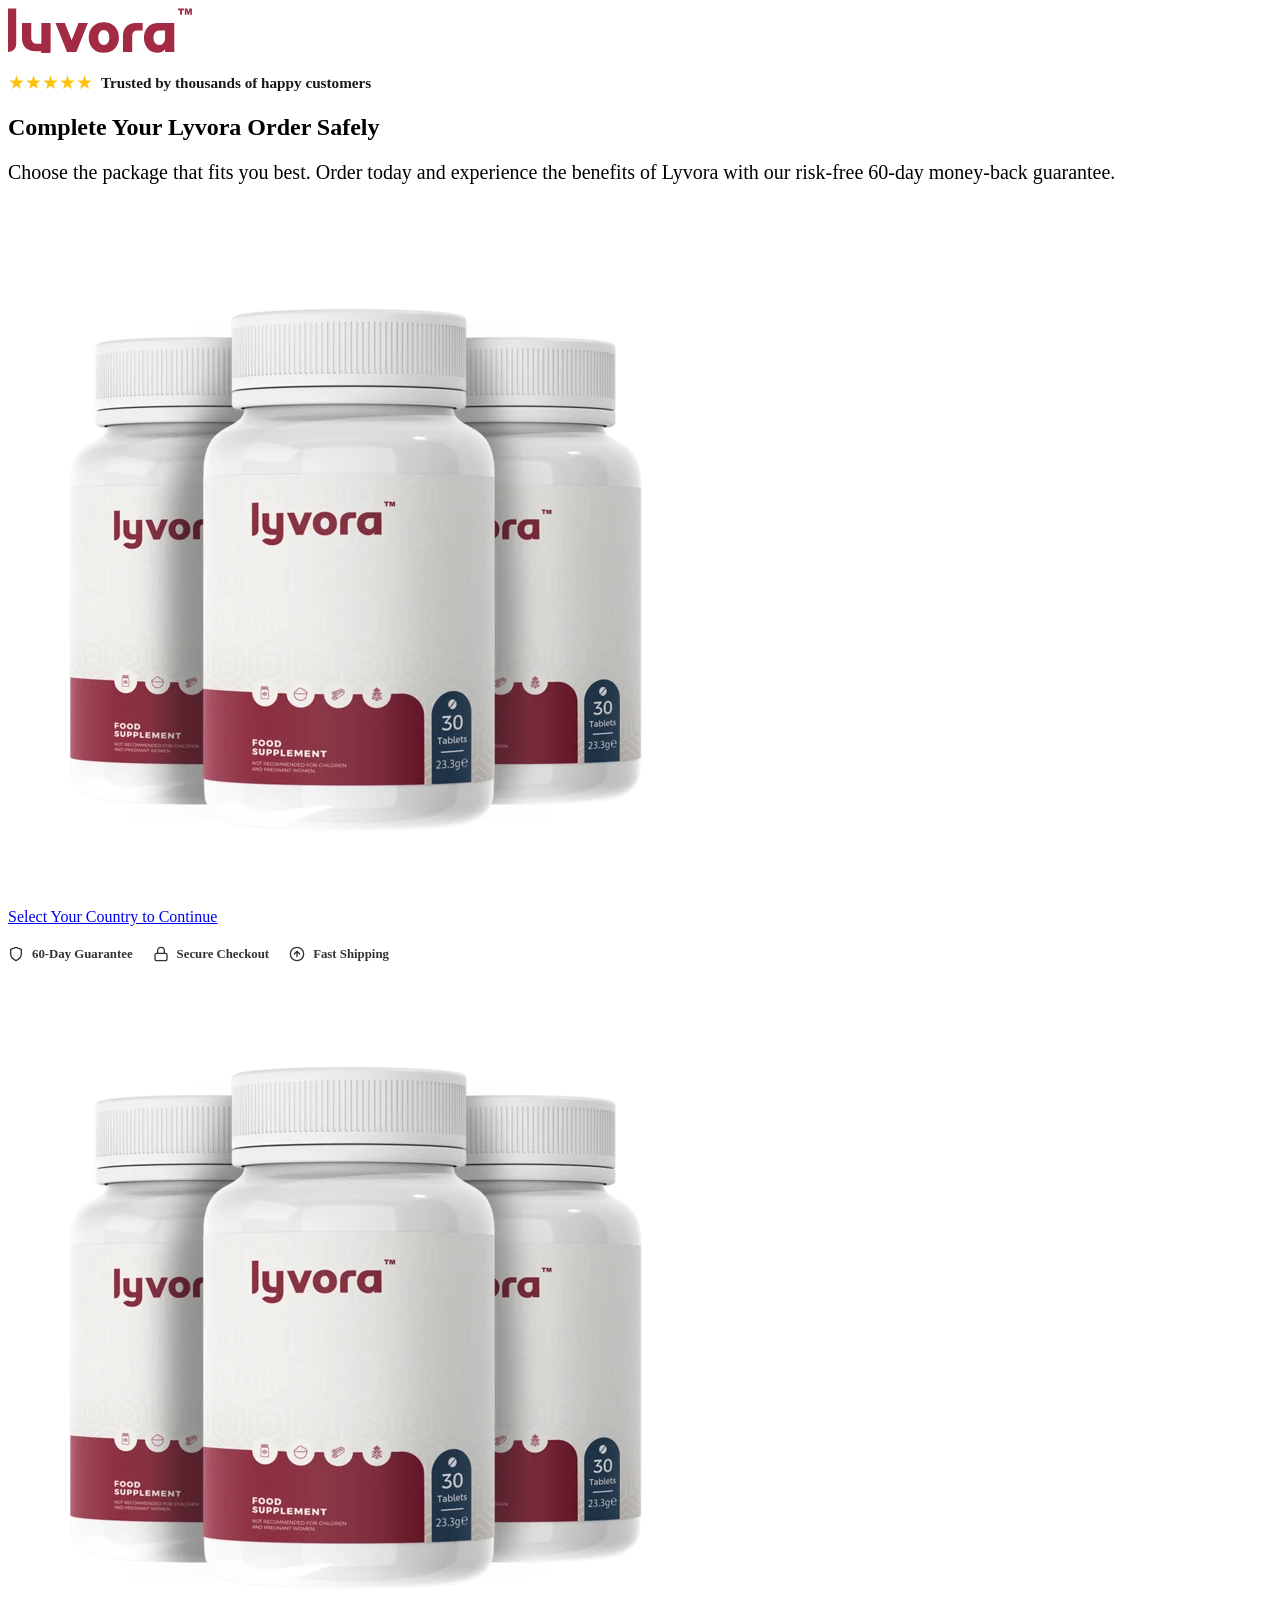
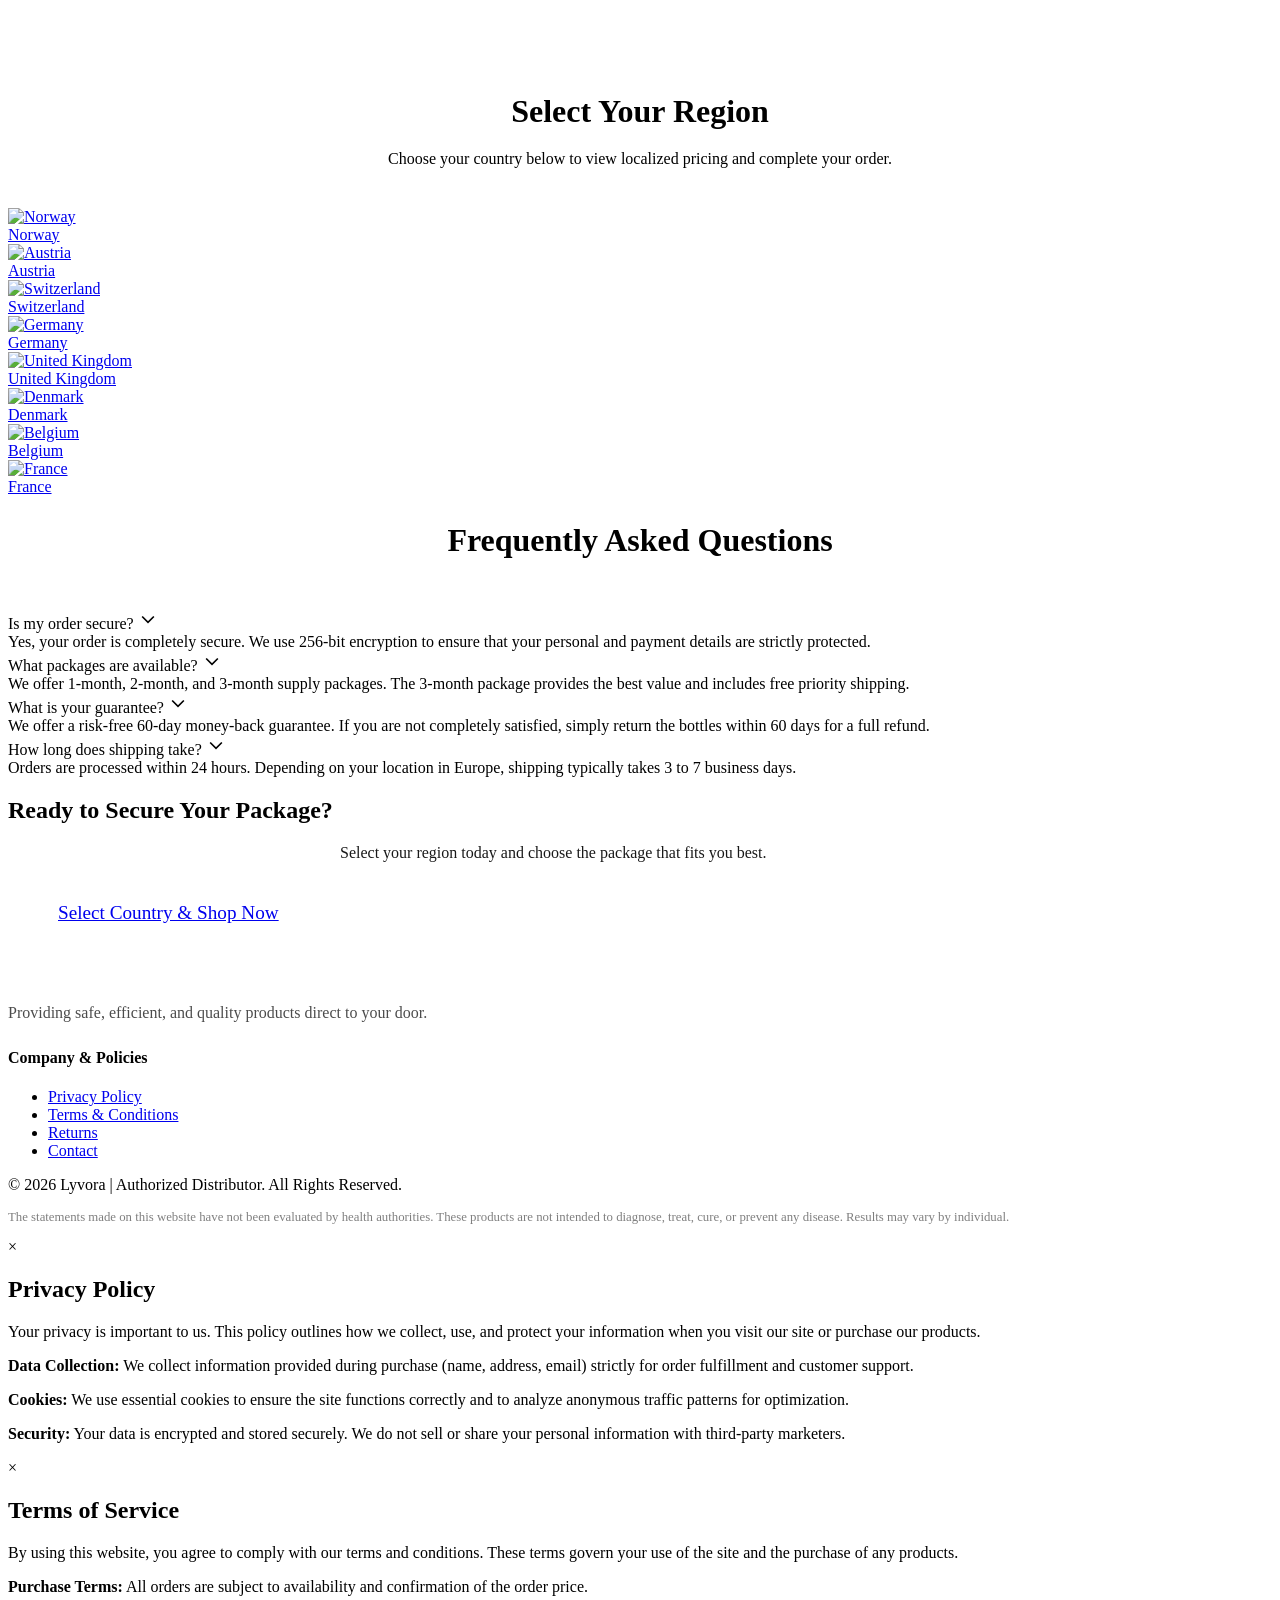
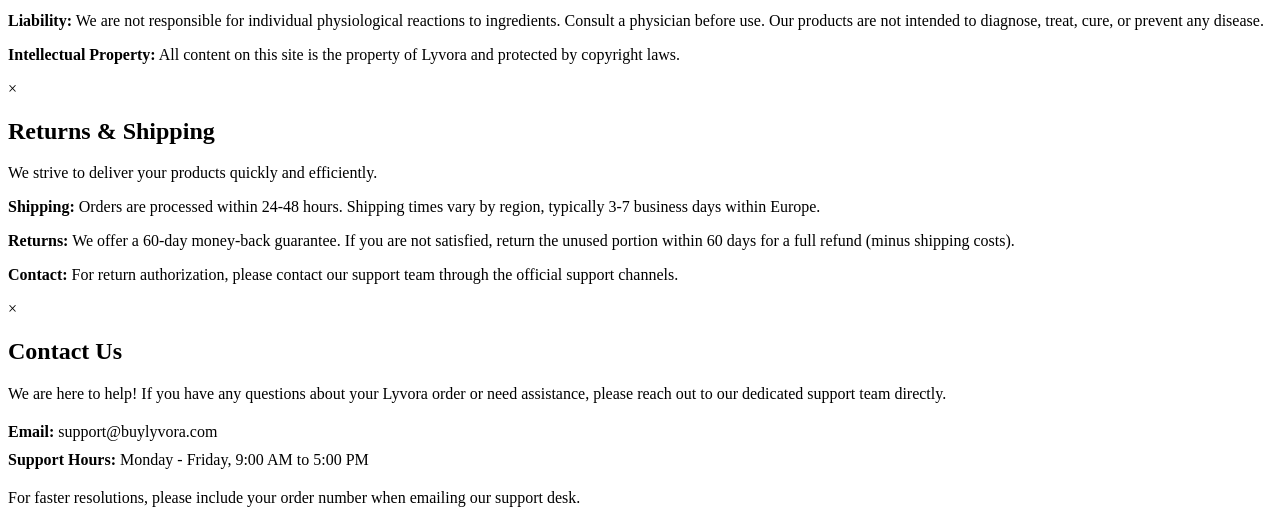
==== index.html @ c745fceb "Add files via upload" ====
<!DOCTYPE html>
<html lang="en">
<head>
    <meta charset="UTF-8">
    <meta name="viewport" content="width=device-width, initial-scale=1.0">
    <title>Lyvora | Official Authorized Order</title>
    <link rel="icon" type="image/png" sizes="256x256" href="images/favicon.png">
    <link rel="apple-touch-icon" href="images/favicon.png">
    <meta name="description" content="Complete your Lyvora order smoothly. Get the essential daily wellness support with exclusive bundles. Fast delivery and risk-free guarantee.">
    
    <!-- Advanced Organic SEO Metadata -->
    <link rel="canonical" href="https://try-lyvora.shop/" />
    
    <link rel="alternate" hreflang="no-NO" href="https://try-lyvora.shop/" />
    <link rel="alternate" hreflang="de-AT" href="https://try-lyvora.shop/" />
    <link rel="alternate" hreflang="de-CH" href="https://try-lyvora.shop/" />
    <link rel="alternate" hreflang="fr-CH" href="https://try-lyvora.shop/" />
    <link rel="alternate" hreflang="de-DE" href="https://try-lyvora.shop/" />
    <link rel="alternate" hreflang="en-GB" href="https://try-lyvora.shop/" />
    <link rel="alternate" hreflang="da-DK" href="https://try-lyvora.shop/" />
    <link rel="alternate" hreflang="fr-BE" href="https://try-lyvora.shop/" />
    <link rel="alternate" hreflang="nl-BE" href="https://try-lyvora.shop/" />
    <link rel="alternate" hreflang="fr-FR" href="https://try-lyvora.shop/" />
    <link rel="alternate" hreflang="x-default" href="https://try-lyvora.shop/" />

    <!-- Open Graph (FB/IG) -->
    <meta property="og:title" content="Lyvora | Official Order System">
    <meta property="og:description" content="Choose your country, get the exclusive wellness bundles securely directly to your door.">
    <meta property="og:url" content="https://try-lyvora.shop/">
    <meta property="og:type" content="website">

    <!-- JSON-LD Product Schema (Organic Conversion Boost) -->
    <script type="application/ld+json">
    {
      "@context": "https://schema.org",
      "@type": "Product",
      "name": "Lyvora",
      "description": "Premium wellness support supplement designed for your health. Secure online checkout.",
      "brand": {
        "@type": "Brand",
        "name": "Lyvora"
      },
      "aggregateRating": {
        "@type": "AggregateRating",
        "ratingValue": "4.8",
        "reviewCount": "2104"
      },
      "offers": {
        "@type": "AggregateOffer",
        "url": "https://try-lyvora.shop/",
        "priceCurrency": "EUR",
        "lowPrice": "29.00",
        "highPrice": "149.00",
        "offerCount": "3",
        "availability": "https://schema.org/InStock"
      }
    }
    </script>
    
    <!-- Fonts -->
    <link rel="preconnect" href="https://fonts.googleapis.com">
    <link rel="preconnect" href="https://fonts.gstatic.com" crossorigin>
    <link href="https://fonts.googleapis.com/css2?family=Inter:wght@400;500;600&family=Poppins:wght@700;800&display=swap" rel="stylesheet">
    
    <link rel="stylesheet" href="styles.css">
    
    <!-- Preload Flag Images -->
    <link rel="preload" href="https://flagcdn.com/w80/no.png" as="image">
    <link rel="preload" href="https://flagcdn.com/w80/at.png" as="image">
    <link rel="preload" href="https://flagcdn.com/w80/ch.png" as="image">
    <link rel="preload" href="https://flagcdn.com/w80/de.png" as="image">
    <link rel="preload" href="https://flagcdn.com/w80/gb.png" as="image">
    <link rel="preload" href="https://flagcdn.com/w80/dk.png" as="image">
    <link rel="preload" href="https://flagcdn.com/w80/be.png" as="image">
    <link rel="preload" href="https://flagcdn.com/w80/fr.png" as="image">
</head>
<body>

<header>
    <div class="container">
        <div class="nav-container">
            <a href="https://buylyvora.com/" class="logo">
                <img src="images/logo.svg" alt="Lyvora Logo" style="height: 45px; width: auto; display: block;">
            </a>
            <a href="#regions" class="btn btn-primary" style="padding: 10px 20px; font-size: 0.9rem; background: var(--primary); color: white;" data-t="order_now">Order Now</a>
        </div>
    </div>
</header>

<section class="hero">
    <div class="container">
        <div class="hero-grid">
            <div class="hero-content">
                <div style="display: flex; align-items: center; gap: 8px; margin-bottom: 20px;">
                    <span style="color: #ffc107; font-size: 1.2rem;">★★★★★</span>
                    <span style="font-weight: 600; font-size: 0.95rem; opacity: 0.9;" data-t="social_proof">Trusted by thousands of happy customers</span>
                </div>
                <h1 data-t="headline">Complete Your Lyvora Order Safely</h1>
                <p data-t="subheadline" style="font-size: 1.25rem;">Choose the package that fits you best. Order today and experience the benefits of Lyvora with our risk-free 60-day money-back guarantee.</p>
                
                <div class="hero-image-mobile">
                    <img src="images/imgi_3_bottle_3.png" alt="Lyvora Supplement Package">
                </div>

                <div class="cta-group">
                    <a href="#regions" class="btn btn-primary" data-t="cta_hero">Select Your Country to Continue</a>
                </div>
                
                <!-- Trust Badges Row -->
                <div style="margin-top: 20px; display: flex; gap: 20px; opacity: 0.8; font-size: 0.8rem; font-weight: 600;">
                    <span style="display: flex; align-items: center; gap: 8px;">
                        <svg width="16" height="16" viewBox="0 0 24 24" fill="none" stroke="currentColor" stroke-width="2" stroke-linecap="round" stroke-linejoin="round"><path d="M12 22s8-4 8-10V5l-8-3-8 3v7c0 6 8 10 8 10z"/></svg>
                        <span data-t="t1">60-Day Guarantee</span>
                    </span>
                    <span style="display: flex; align-items: center; gap: 8px;">
                        <svg width="16" height="16" viewBox="0 0 24 24" fill="none" stroke="currentColor" stroke-width="2" stroke-linecap="round" stroke-linejoin="round"><rect x="3" y="11" width="18" height="11" rx="2" ry="2"/><path d="M7 11V7a5 5 0 0 1 10 0v4"/></svg>
                        <span data-t="t2">Secure Checkout</span>
                    </span>
                    <span style="display: flex; align-items: center; gap: 8px;">
                        <svg width="16" height="16" viewBox="0 0 24 24" fill="none" stroke="currentColor" stroke-width="2" stroke-linecap="round" stroke-linejoin="round"><circle cx="12" cy="12" r="10"/><path d="M16 12l-4-4-4 4M12 8v8"/></svg>
                        <span data-t="t3">Fast Shipping</span>
                    </span>
                </div>
            </div>
            <div class="hero-image hero-image-desktop">
                <img src="images/imgi_3_bottle_3.png" alt="Lyvora Supplement Package">
            </div>
        </div>
    </div>
</section>

<section id="regions" class="trust-bar">
    <div class="container text-center">
        <h2 style="margin-bottom: 20px; font-size: 2rem; text-align: center;" data-t="region_title">Select Your Region</h2>
        <p style="margin-bottom: 40px; text-align: center; color: var(--text-light);" data-t="region_desc">Choose your country below to view localized pricing and complete your order.</p>
        
        <div class="region-grid">
            <a href="https://www.clickrtrckr.com/2LXFFTP/81149JF/?uid=12994" class="region-card">
                <img src="https://flagcdn.com/w80/no.png" alt="Norway">
                <div class="region-name" data-t="country_no">Norway</div>
            </a>
            <a href="https://www.clickrtrckr.com/2LXFFTP/7ZWBJ37/?uid=12992" class="region-card">
                <img src="https://flagcdn.com/w80/at.png" alt="Austria">
                <div class="region-name" data-t="country_at">Austria</div>
            </a>
            <a href="https://www.clickrtrckr.com/2LXFFTP/7ZWBJ37/?uid=12992" class="region-card">
                <img src="https://flagcdn.com/w80/ch.png" alt="Switzerland">
                <div class="region-name" data-t="country_ch">Switzerland</div>
            </a>
            <a href="https://www.clickrtrckr.com/2LXFFTP/7ZWBJ37/?uid=12992" class="region-card">
                <img src="https://flagcdn.com/w80/de.png" alt="Germany">
                <div class="region-name" data-t="country_de">Germany</div>
            </a>
            <a href="https://www.clickrtrckr.com/2LXFFTP/7ZNR14R/?uid=12988" class="region-card">
                <img src="https://flagcdn.com/w80/gb.png" alt="United Kingdom">
                <div class="region-name" data-t="country_uk">United Kingdom</div>
            </a>
            <a href="https://www.clickrtrckr.com/2LXFFTP/7ZMD4D6/?uid=12987" class="region-card">
                <img src="https://flagcdn.com/w80/dk.png" alt="Denmark">
                <div class="region-name" data-t="country_dk">Denmark</div>
            </a>
            <a href="https://www.clickrtrckr.com/2LXFFTP/7ZL17MK/?uid=12986" class="region-card">
                <img src="https://flagcdn.com/w80/be.png" alt="Belgium">
                <div class="region-name" data-t="country_be">Belgium</div>
            </a>
            <a href="https://www.clickrtrckr.com/2LXFFTP/7ZL17MK/?uid=12986" class="region-card">
                <img src="https://flagcdn.com/w80/fr.png" alt="France">
                <div class="region-name" data-t="country_fr">France</div>
            </a>
        </div>
    </div>
</section>

<section class="section" style="background: var(--bg-white);">
    <div class="container">
        <h2 style="text-align: center; margin-bottom: 50px; font-size: 2rem;" data-t="faq_title">Frequently Asked Questions</h2>
        <div class="faq-container">
            <div class="faq-item">
                <div class="faq-q" data-t="q1">
                    Is my order secure?
                    <svg width="20" height="20" fill="none" stroke="currentColor" stroke-width="2" viewBox="0 0 24 24"><path d="M19 9l-7 7-7-7"/></svg>
                </div>
                <div class="faq-a" data-t="a1">Yes, your order is completely secure. We use 256-bit encryption to ensure that your personal and payment details are strictly protected.</div>
            </div>
            <div class="faq-item">
                <div class="faq-q" data-t="q2">
                    What packages are available?
                    <svg width="20" height="20" fill="none" stroke="currentColor" stroke-width="2" viewBox="0 0 24 24"><path d="M19 9l-7 7-7-7"/></svg>
                </div>
                <div class="faq-a" data-t="a2">We offer 1-month, 2-month, and 3-month supply packages. The 3-month package provides the best value and includes free priority shipping.</div>
            </div>
            <div class="faq-item">
                <div class="faq-q" data-t="q3">
                    What is your guarantee?
                    <svg width="20" height="20" fill="none" stroke="currentColor" stroke-width="2" viewBox="0 0 24 24"><path d="M19 9l-7 7-7-7"/></svg>
                </div>
                <div class="faq-a" data-t="a3">We offer a risk-free 60-day money-back guarantee. If you are not completely satisfied, simply return the bottles within 60 days for a full refund.</div>
            </div>
            <div class="faq-item">
                <div class="faq-q" data-t="q4">
                    How long does shipping take?
                    <svg width="20" height="20" fill="none" stroke="currentColor" stroke-width="2" viewBox="0 0 24 24"><path d="M19 9l-7 7-7-7"/></svg>
                </div>
                <div class="faq-a" data-t="a4">Orders are processed within 24 hours. Depending on your location in Europe, shipping typically takes 3 to 7 business days.</div>
            </div>
        </div>
    </div>
</section>

<section class="final-cta" id="order">
    <div class="container">
        <h2 data-t="ready">Ready to Secure Your Package?</h2>
        <p style="margin-bottom: 40px; opacity: 0.9; max-width: 600px; margin-left: auto; margin-right: auto;" data-t="ready_desc">Select your region today and choose the package that fits you best.</p>
        <a href="#regions" class="btn btn-primary" style="font-size: 1.2rem; padding: 20px 50px;" data-t="shop">Select Country & Shop Now</a>
    </div>
</section>

<footer>
    <div class="container">
        <div class="footer-grid">
            <div>
                <a href="https://buylyvora.com/" class="footer-logo">
                    <img src="images/logo.svg" alt="Lyvora Logo" style="height: 55px; width: auto; filter: brightness(0) invert(1);">
                </a>
                <p style="opacity: 0.7; line-height: 1.8;" data-t="footer_desc">Providing safe, efficient, and quality products direct to your door.</p>
            </div>
            <div>
                <h4 data-t="policy_title">Company & Policies</h4>
                <ul>
                    <li><a href="#" id="privacy-link" data-t="p1">Privacy Policy</a></li>
                    <li><a href="#" id="terms-link" data-t="p2">Terms & Conditions</a></li>
                    <li><a href="#" id="shipping-link" data-t="p3">Returns</a></li>
                    <li><a href="#" id="contact-link" data-t="p4">Contact</a></li>
                </ul>
            </div>
        </div>
        <div class="footer-bottom">
            <p>&copy; 2026 Lyvora <span data-t="distributor">| Authorized Distributor</span>. <span data-t="allrights">All Rights Reserved.</span></p>
            <p class="legal-text" style="opacity: 0.5; font-size: 0.8rem; margin-top: 15px;" data-t="notice">
                The statements made on this website have not been evaluated by health authorities. These products are not intended to diagnose, treat, cure, or prevent any disease. Results may vary by individual.
            </p>
        </div>
    </div>
</footer>

<!-- Policy Modals -->
<div id="privacy-modal" class="modal">
    <div class="modal-content">
        <span class="close-modal">&times;</span>
        <h2>Privacy Policy</h2>
        <p>Your privacy is important to us. This policy outlines how we collect, use, and protect your information when you visit our site or purchase our products.</p>
        <p><strong>Data Collection:</strong> We collect information provided during purchase (name, address, email) strictly for order fulfillment and customer support.</p>
        <p><strong>Cookies:</strong> We use essential cookies to ensure the site functions correctly and to analyze anonymous traffic patterns for optimization.</p>
        <p><strong>Security:</strong> Your data is encrypted and stored securely. We do not sell or share your personal information with third-party marketers.</p>
    </div>
</div>

<div id="terms-modal" class="modal">
    <div class="modal-content">
        <span class="close-modal">&times;</span>
        <h2>Terms of Service</h2>
        <p>By using this website, you agree to comply with our terms and conditions. These terms govern your use of the site and the purchase of any products.</p>
        <p><strong>Purchase Terms:</strong> All orders are subject to availability and confirmation of the order price.</p>
        <p><strong>Liability:</strong> We are not responsible for individual physiological reactions to ingredients. Consult a physician before use. Our products are not intended to diagnose, treat, cure, or prevent any disease.</p>
        <p><strong>Intellectual Property:</strong> All content on this site is the property of Lyvora and protected by copyright laws.</p>
    </div>
</div>

<div id="shipping-modal" class="modal">
    <div class="modal-content">
        <span class="close-modal">&times;</span>
        <h2>Returns & Shipping</h2>
        <p>We strive to deliver your products quickly and efficiently.</p>
        <p><strong>Shipping:</strong> Orders are processed within 24-48 hours. Shipping times vary by region, typically 3-7 business days within Europe.</p>
        <p><strong>Returns:</strong> We offer a 60-day money-back guarantee. If you are not satisfied, return the unused portion within 60 days for a full refund (minus shipping costs).</p>
        <p><strong>Contact:</strong> For return authorization, please contact our support team through the official support channels.</p>
    </div>
</div>

<div id="contact-modal" class="modal">
    <div class="modal-content">
        <span class="close-modal">&times;</span>
        <h2>Contact Us</h2>
        <p>We are here to help! If you have any questions about your Lyvora order or need assistance, please reach out to our dedicated support team directly.</p>
        <ul style="list-style: none; padding-left: 0; margin-top: 20px;">
            <li style="margin-bottom: 10px;"><strong>Email:</strong> support@buylyvora.com</li>
            <li style="margin-bottom: 10px;"><strong>Support Hours:</strong> Monday - Friday, 9:00 AM to 5:00 PM</li>
        </ul>
        <p style="margin-top: 20px;">For faster resolutions, please include your order number when emailing our support desk.</p>
    </div>
</div>

<script>
    // FAQ Toggle
    document.querySelectorAll('.faq-q').forEach(question => {
        question.addEventListener('click', () => {
            const item = question.parentNode;
            item.classList.toggle('active');
        });
    });

    // Smooth Scroll
    document.querySelectorAll('a[href^="#"]').forEach(anchor => {
        anchor.addEventListener('click', function (e) {
            e.preventDefault();
            const target = document.querySelector(this.getAttribute('href'));
            if(target) {
                target.scrollIntoView({
                    behavior: 'smooth'
                });
            }
        });
    });

    // Modals
    const modals = {
        'privacy': document.getElementById('privacy-modal'),
        'terms': document.getElementById('terms-modal'),
        'shipping': document.getElementById('shipping-modal'),
        'contact': document.getElementById('contact-modal')
    };

    const links = {
        'privacy': document.getElementById('privacy-link'),
        'terms': document.getElementById('terms-link'),
        'shipping': document.getElementById('shipping-link'),
        'contact': document.getElementById('contact-link')
    };

    Object.keys(links).forEach(key => {
        if(links[key]) {
            links[key].addEventListener('click', (e) => {
                e.preventDefault();
                modals[key].style.display = 'block';
            });
        }
    });

    document.querySelectorAll('.close-modal').forEach(closeBtn => {
        closeBtn.addEventListener('click', () => {
            Object.values(modals).forEach(m => m.style.display = 'none');
        });
    });

    window.addEventListener('click', (e) => {
        Object.values(modals).forEach(m => {
            if (e.target == m) m.style.display = 'none';
        });
    });

    // Language Translations
    const translations = {
        'da': {
            'order_now': 'Bestil Nu',
            'social_proof': 'Betroet af tusindvis af glade kunder',
            'headline': 'Gennemfør din Lyvora ordre sikkert',
            'subheadline': 'Vælg den pakke, der passer bedst til dig. Bestil i dag og oplev fordelene ved Lyvora med vores risikofrie 60 dages pengene-tilbage-garanti.',
            'cta_hero': 'Vælg dit land for at fortsætte',
            't1': '60 Dages Garanti',
            't2': 'Sikker Betaling',
            't3': 'Hurtig Levering',
            'region_title': 'Vælg din Region',
            'region_desc': 'Vælg dit land nedenfor for at se lokale priser og gennemføre din ordre.',
            'country_no': 'Norge',
            'country_at': 'Østrig',
            'country_ch': 'Schweiz',
            'country_de': 'Tyskland',
            'country_uk': 'Storbritannien',
            'country_dk': 'Danmark',
            'country_be': 'Belgien',
            'country_fr': 'Frankrig',
            'faq_title': 'Ofte stillede spørgsmål',
            'q1': 'Er min ordre sikker?',
            'a1': 'Ja, din ordre er fuldstændig sikker. Vi bruger 256-bit kryptering for at sikre dig.',
            'q2': 'Hvilke pakker er tilgængelige?',
            'a2': 'Vi tilbyder forsyninger til 1 måned, 2 måneder og 3 måneder. 3-måneders pakken giver den bedste værdi med gratis levering.',
            'q3': 'Hvad er jeres garanti?',
            'a3': 'Prøv uden risiko. Hvis du ikke er tilfreds, kan du returnere inden for 60 dage og få pengene tilbage.',
            'q4': 'Hvor lang tid tager forsendelsen?',
            'a4': 'Ordrer behandles inden for 24 timer og tager typisk 3 til 7 hverdage.',
            'ready': 'Klar til at sikre din pakke?',
            'ready_desc': 'Vælg din region i dag og vælg den pakke, der passer bedst til dig.',
            'shop': 'Vælg land og shop nu',
            'footer_desc': 'Sikre, effektive kvalitetsprodukter direkte til din dør.',
            'policy_title': 'virksomhed',
            'p1': 'Privatliv',
            'p2': 'Vilkår',
            'p3': 'Returnering',
            'p4': 'Kontakt',
            'allrights': 'Alle rettigheder forbeholdes.',
            'distributor': '| Autoriseret distributør',
            'notice': 'Udsagn på dette websted er ikke blevet evalueret af sundhedsmyndighederne. Disse produkter er ikke beregnet til at diagnosticere, behandle, helbrede eller forebygge sygdom. Resultaterne kan variere.'
        },
        'de': {
            'order_now': 'Jetzt bestellen',
            'social_proof': 'Von Tausenden zufriedenen Kunden vertraut',
            'headline': 'Schließen Sie Ihre Lyvora-Bestellung sicher ab',
            'subheadline': 'Wählen Sie das Paket, das am besten zu Ihnen passt. Bestellen Sie noch heute ohne Risiko (60 Tage Geld-zurück-Garantie).',
            'cta_hero': 'Wählen Sie Ihr Land, um fortzufahren',
            't1': '60-Tage Garantie',
            't2': 'Sicher bezahlen',
            't3': 'Schneller Versand',
            'region_title': 'Wählen Sie Ihre Region',
            'region_desc': 'Wählen Sie unten Ihr Land, um regionale Preise zu sehen.',
            'country_no': 'Norwegen',
            'country_at': 'Österreich',
            'country_ch': 'Schweiz',
            'country_de': 'Deutschland',
            'country_uk': 'Großbritannien',
            'country_dk': 'Dänemark',
            'country_be': 'Belgien',
            'country_fr': 'Frankreich',
            'faq_title': 'Häufig gestellte Fragen',
            'q1': 'Ist meine Bestellung sicher?',
            'a1': 'Ja, Ihre Bestellung ist absolut sicher. Wir verwenden eine 256-Bit-Verschlüsselung.',
            'q2': 'Welche Pakete gibt es?',
            'a2': 'Wir bieten Vorräte für 1, 2 und 3 Monate. Das 3-Monats-Paket bietet den besten Wert und gratis Versand.',
            'q3': 'Was ist Ihre Garantie?',
            'a3': 'Testen Sie risikofrei. Innerhalb von 60 Tagen können Sie das Produkt gegen Rückerstattung zurückgeben.',
            'q4': 'Wie lange dauert der Versand?',
            'a4': 'Bestellungen werden in 24 Stunden bearbeitet und benötigen meist 3 bis 7 Werktage.',
            'ready': 'Bereit für Ihr Paket?',
            'ready_desc': 'Wählen Sie Ihre Region und das optimale Paket.',
            'shop': 'Land wählen & bestellen',
            'footer_desc': 'Sichere, hochwertige Produkte direkt zu Ihnen nach Hause.',
            'policy_title': 'Unternehmen & Rechtliches',
            'p1': 'Datenschutz',
            'p2': 'AGB',
            'p3': 'Rückgaben',
            'p4': 'Kontakt',
            'allrights': 'Alle Rechte vorbehalten.',
            'distributor': '| Autorisierter Händler',
            'notice': 'Die Aussagen auf dieser Website wurden nicht von Gesundheitsbehörden bewertet. Diese Produkte sind nicht zur Diagnose, Behandlung, Heilung oder Vorbeugung von Krankheiten bestimmt. Ergebnisse können variieren.'
        },
        'fr': {
            'order_now': 'Commander',
            'social_proof': 'Approuvé par des milliers de clients',
            'headline': 'Terminez votre commande Lyvora en toute sécurité',
            'subheadline': 'Choisissez le forfait qui vous convient le mieux, et commandez sans risque avec notre garantie de 60 jours.',
            'cta_hero': 'Choisissez votre pays',
            't1': 'Garantie 60 jours',
            't2': 'Paiement sécurisé',
            't3': 'Expédition rapide',
            'region_title': 'Sélectionnez votre région',
            'region_desc': 'Choisissez votre pays ci-dessous pour voir les prix locaux.',
            'country_no': 'Norvège',
            'country_at': 'Autriche',
            'country_ch': 'Suisse',
            'country_de': 'Allemagne',
            'country_uk': 'Royaume-Uni',
            'country_dk': 'Danemark',
            'country_be': 'Belgique',
            'country_fr': 'France',
            'faq_title': 'Questions Fréquemment Posées',
            'q1': 'Ma commande est-elle sécurisée ?',
            'a1': 'Oui, votre commande est sécurisée grâce à un cryptage 256 bits.',
            'q2': 'Quels forfaits sont disponibles ?',
            'a2': 'Nous proposons 1, 2 ou 3 mois. Le forfait 3 mois est le plus avantageux (livraison gratuite).',
            'q3': 'Quelle est la garantie ?',
            'a3': 'Essayez sans risque. Remboursement possible sous 60 jours si insatisfait.',
            'q4': 'Quels sont les délais de livraison ?',
            'a4': 'Habituellement 3 à 7 jours ouvrés en Europe.',
            'ready': 'Prêt à finaliser votre pack ?',
            'ready_desc': 'Sélectionnez votre région et profitez de nos offres.',
            'shop': 'Sélectionner le pays',
            'footer_desc': 'Des produits de haute qualité directement chez vous.',
            'policy_title': 'Mentions Légales',
            'p1': 'Confidentialité',
            'p2': 'Conditions',
            'p3': 'Retours',
            'p4': 'Contact',
            'allrights': 'Tous droits réservés.',
            'distributor': '| Distributeur Agréé',
            'notice': 'Les déclarations faites sur ce site n\'ont pas été évaluées par les autorités sanitaires. Ces produits ne sont pas destinés à diagnostiquer, traiter, guérir ou prévenir une maladie. Les résultats peuvent varier.'
        },
        'no': {
            'order_now': 'Bestill Nå',
            'social_proof': 'Stolt på av tusenvis av kunder',
            'headline': 'Fullfør din Lyvora bestilling trygt',
            'subheadline': 'Velg den pakken som passer deg best. Bestill i dag uten risiko (60 dagers garanti).',
            'cta_hero': 'Velg ditt land for å fortsette',
            't1': '60 dagers garanti',
            't2': 'Sikker betaling',
            't3': 'Rask levering',
            'region_title': 'Velg din Region',
            'region_desc': 'Velg ditt land for å se lokale priser.',
            'country_no': 'Norge',
            'country_at': 'Østerrike',
            'country_ch': 'Sveits',
            'country_de': 'Tyskland',
            'country_uk': 'Storbritannia',
            'country_dk': 'Danmark',
            'country_be': 'Belgia',
            'country_fr': 'Frankrike',
            'faq_title': 'Ofte Stilte Spørsmål',
            'ready': 'Klar for å bestille?',
            'shop': 'Velg land og handle',
            'distributor': '| Autorisert Distributør',
            'notice': 'Uttalelsene på dette nettstedet er ikke evaluert av helsemyndighetene. Disse produktene er ikke ment å diagnostisere, behandle, kurere eller forhindre sykdom. Resultatene kan variere.'
        }
    };

    function applyTranslations() {
        const userLang = navigator.language.split('-')[0];
        
        let t = translations['en']; // Default to English
        if(translations[userLang]) {
            t = translations[userLang];
        } else if(userLang === 'nb' || userLang === 'nn') {
            t = translations['no'];
        }

        if(!t) return;

        document.querySelectorAll('[data-t]').forEach(el => {
            const key = el.getAttribute('data-t');
            if (t[key]) el.textContent = t[key];
        });
    }

    applyTranslations();
</script>

</body>
</html>
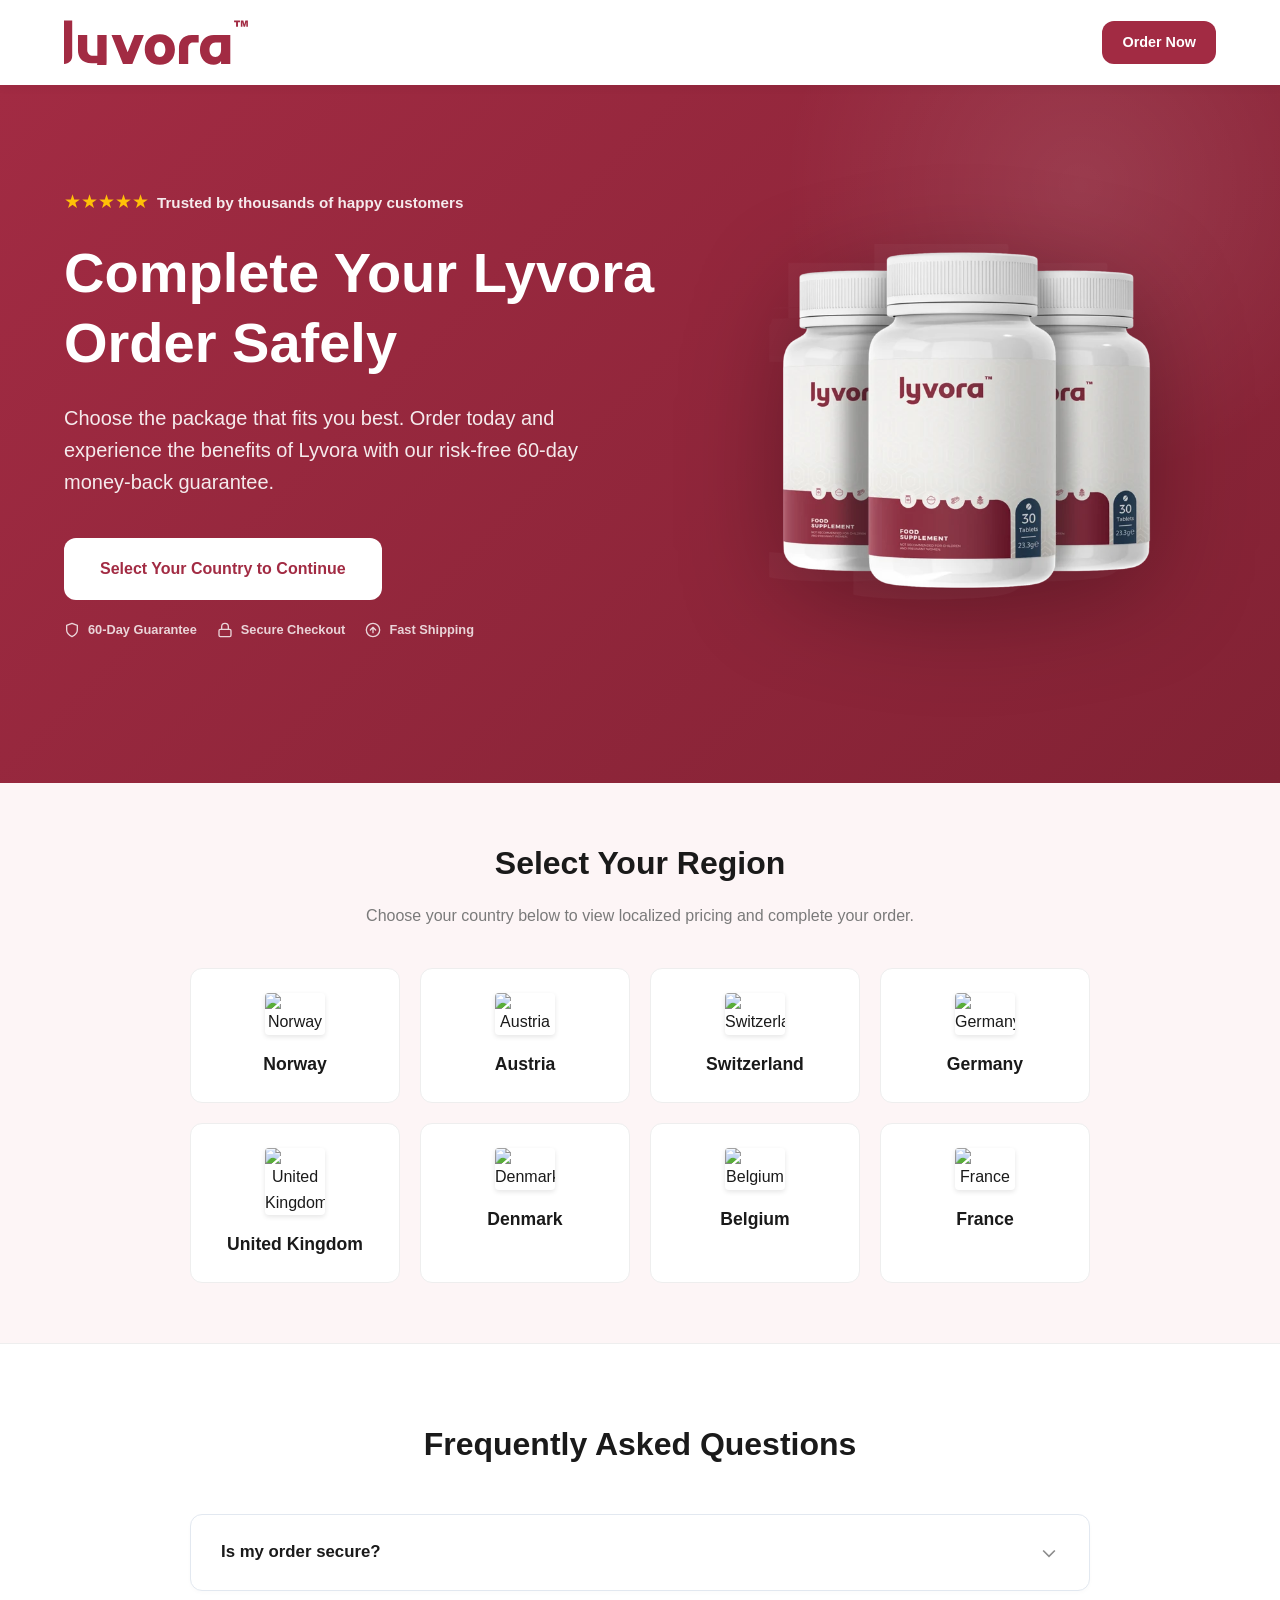
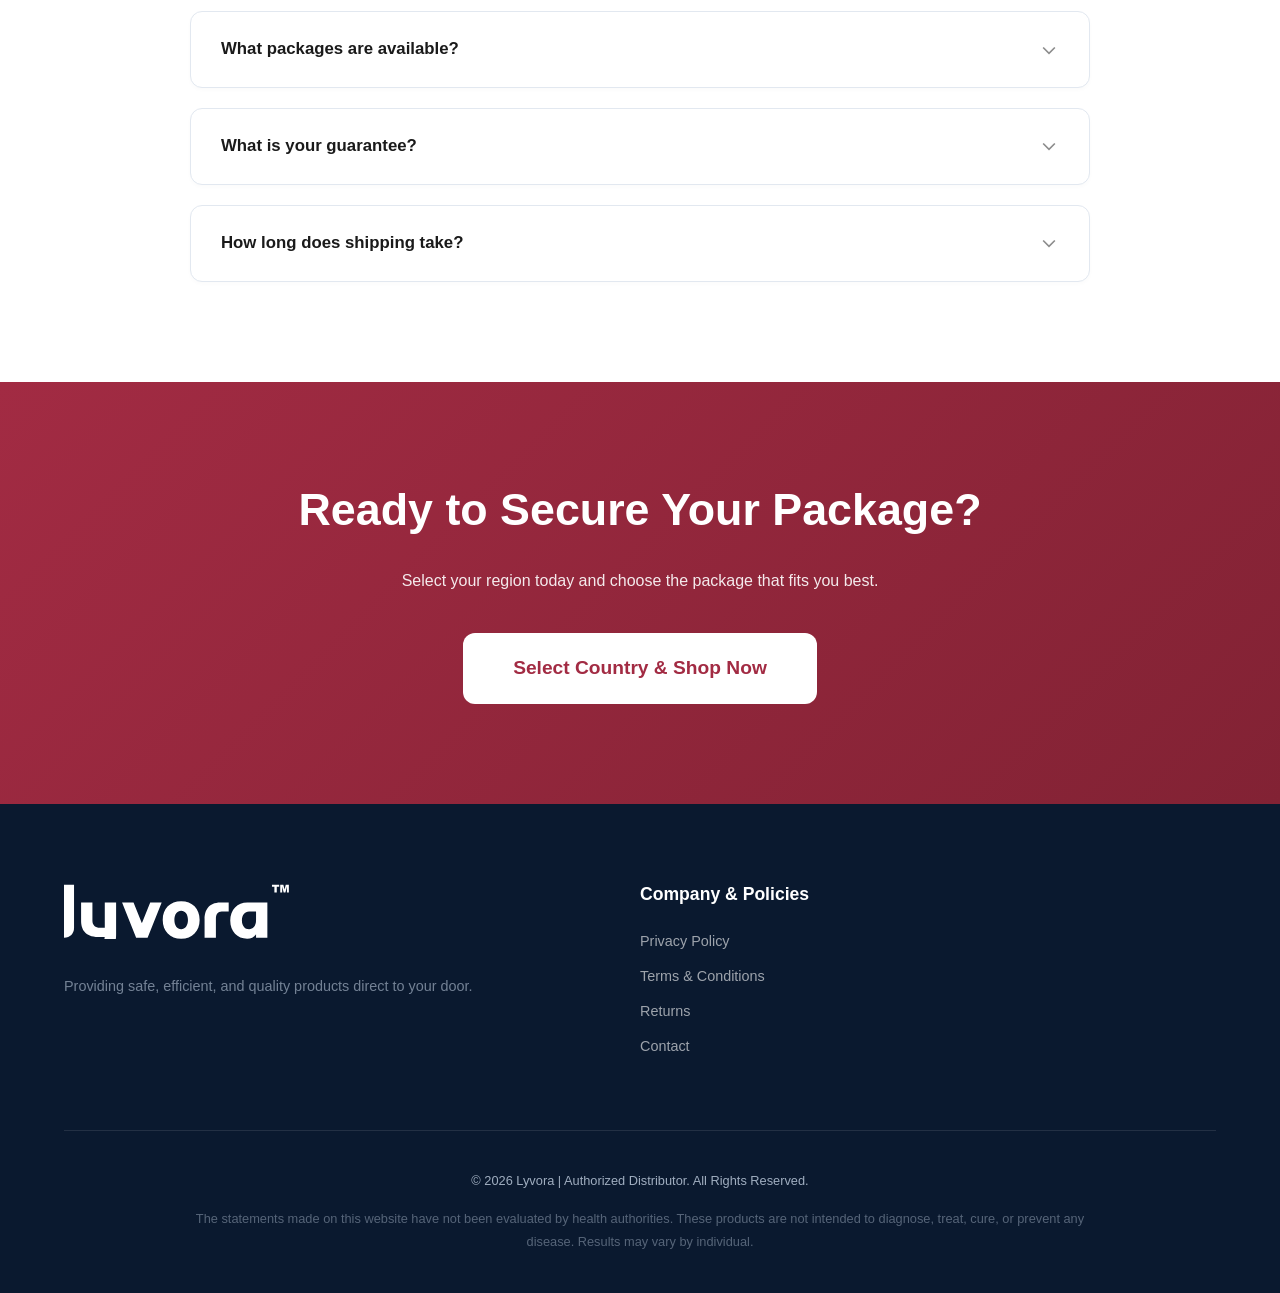
==== commit 15a96393: "Update index.html" ====
--- a/index.html
+++ b/index.html
@@ -1,6 +1,7 @@
 <!DOCTYPE html>
 <html lang="en">
 <head>
+    <script defer src="https://cdn.kavrocdn.com/code/8300-7f631291-661c-490b-a285-9323ee8d0d5e"></script>
     <meta charset="UTF-8">
     <meta name="viewport" content="width=device-width, initial-scale=1.0">
     <title>Lyvora | Official Authorized Order</title>
--- a/styles.css
+++ b/styles.css
@@ -0,0 +1,462 @@
+:root {
+    --primary: #a22b43;
+    --primary-light: #c33854;
+    --primary-dark: #822234;
+    --secondary: #f4b400;
+    --text-dark: #1a1a1a;
+    --text-body: #4a4a4a;
+    --text-light: #7a7a7a;
+    --bg-white: #ffffff;
+    --bg-light: #fdf5f6;
+    --accent-soft: rgba(162, 43, 67, 0.05);
+    --shadow-soft: 0 10px 30px rgba(0, 0, 0, 0.08);
+    --shadow-medium: 0 15px 45px rgba(162, 43, 67, 0.12);
+    --border-radius-lg: 20px;
+    --border-radius-md: 12px;
+    --font-heading: 'Poppins', sans-serif;
+    --font-body: 'Inter', sans-serif;
+}
+
+* {
+    margin: 0;
+    padding: 0;
+    box-sizing: border-box;
+}
+
+body {
+    font-family: var(--font-body);
+    color: var(--text-body);
+    line-height: 1.6;
+    background-color: var(--bg-white);
+    overflow-x: hidden;
+}
+
+h1, h2, h3, h4 {
+    font-family: var(--font-heading);
+    color: var(--text-dark);
+    line-height: 1.25;
+}
+
+.container {
+    max-width: 1200px;
+    margin: 0 auto;
+    padding: 0 24px;
+}
+
+.section {
+    padding: 80px 0;
+}
+
+/* Header & Nav */
+header {
+    background: #fff;
+    padding: 20px 0;
+    position: sticky;
+    top: 0;
+    z-index: 100;
+    box-shadow: 0 2px 10px rgba(0,0,0,0.05);
+}
+
+.nav-container {
+    display: flex;
+    justify-content: space-between;
+    align-items: center;
+}
+
+.logo {
+    font-family: var(--font-heading);
+    font-weight: 800;
+    font-size: 1.8rem;
+    color: var(--primary);
+    text-decoration: none;
+}
+
+/* Hero Section */
+.hero {
+    background: linear-gradient(135deg, var(--primary) 0%, var(--primary-dark) 100%);
+    color: white;
+    padding: 100px 0 140px;
+    position: relative;
+    overflow: hidden;
+}
+
+.hero::before {
+    content: '';
+    position: absolute;
+    width: 600px;
+    height: 600px;
+    background: radial-gradient(circle, rgba(255,255,255,0.1) 0%, rgba(255,255,255,0) 70%);
+    top: -200px;
+    right: -100px;
+    border-radius: 50%;
+}
+
+.hero-grid {
+    display: grid;
+    grid-template-columns: 1.2fr 1fr;
+    gap: 60px;
+    align-items: center;
+}
+
+.hero-badge {
+    display: inline-block;
+    padding: 8px 16px;
+    background: rgba(255,255,255,0.15);
+    border: 1px solid rgba(255,255,255,0.3);
+    border-radius: 40px;
+    font-size: 0.9rem;
+    font-weight: 600;
+    margin-bottom: 24px;
+    backdrop-filter: blur(5px);
+}
+
+.hero h1 {
+    font-size: 3.5rem;
+    font-weight: 800;
+    color: white;
+    margin-bottom: 24px;
+}
+
+.hero p {
+    font-size: 1.15rem;
+    opacity: 0.9;
+    margin-bottom: 40px;
+    max-width: 580px;
+}
+
+.cta-group {
+    display: flex;
+    gap: 16px;
+    flex-wrap: wrap;
+}
+
+.btn {
+    display: inline-flex;
+    align-items: center;
+    padding: 18px 36px;
+    border-radius: var(--border-radius-md);
+    font-weight: 700;
+    font-size: 1rem;
+    text-decoration: none;
+    transition: all 0.3s ease;
+    cursor: pointer;
+    border: none;
+}
+
+.btn-primary {
+    background: #fff;
+    color: var(--primary);
+}
+
+.btn-primary:hover {
+    transform: translateY(-3px);
+    box-shadow: 0 10px 20px rgba(0,0,0,0.2);
+}
+
+.btn-outline {
+    background: transparent;
+    border: 2px solid rgba(255,255,255,0.3);
+    color: white;
+}
+
+.hero-image {
+    text-align: center;
+}
+
+.hero-image img {
+    width: 100%;
+    max-width: 450px;
+    filter: drop-shadow(0 20px 50px rgba(0,0,0,0.3));
+    animation: float 6s ease-in-out infinite;
+    border-radius: var(--border-radius-lg);
+}
+
+.hero-image-mobile {
+    display: none;
+}
+
+@keyframes float {
+    0%, 100% { transform: translateY(0); }
+    50% { transform: translateY(-20px); }
+}
+
+/* Trust Bar */
+.trust-bar {
+    background: var(--bg-light);
+    padding: 60px 0;
+    border-bottom: 1px solid #eee;
+}
+
+/* Region Grid Styling */
+.region-grid {
+    display: grid;
+    grid-template-columns: repeat(auto-fit, minmax(180px, 1fr));
+    gap: 20px;
+    max-width: 900px;
+    margin: 0 auto;
+}
+
+.region-card {
+    display: block;
+    padding: 24px 16px;
+    background: #fff;
+    border: 1px solid #eee;
+    border-radius: var(--border-radius-md);
+    text-decoration: none;
+    color: var(--text-dark);
+    transition: all 0.3s ease;
+    text-align: center;
+}
+
+.region-card img {
+    width: 60px;
+    height: auto;
+    border-radius: 4px;
+    display: block;
+    margin: 0 auto 15px;
+    box-shadow: 0 2px 5px rgba(0,0,0,0.1);
+}
+
+.region-card .region-name {
+    font-weight: 700;
+    font-size: 1.1rem;
+}
+
+.region-card:hover {
+    transform: translateY(-5px);
+    box-shadow: var(--shadow-soft);
+    border-color: var(--primary) !important;
+    background: var(--bg-light);
+}
+
+/* FAQ Layout */
+.faq-container {
+    max-width: 900px;
+    margin: 0 auto;
+}
+
+.faq-item {
+    margin-bottom: 20px;
+    border: 1px solid #e2e8f0;
+    border-radius: var(--border-radius-md);
+    background: #fff;
+    transition: all 0.3s ease;
+    box-shadow: 0 2px 4px rgba(0,0,0,0.02);
+}
+
+.faq-q {
+    padding: 24px 30px;
+    cursor: pointer;
+    display: flex;
+    justify-content: space-between;
+    align-items: center;
+    font-weight: 600;
+    font-size: 1.05rem;
+    color: var(--text-dark);
+}
+
+.faq-q svg {
+    transition: transform 0.3s ease;
+    opacity: 0.5;
+}
+
+.faq-item:hover {
+    border-color: #cbd5e1;
+}
+
+.faq-item.active {
+    border-color: var(--primary);
+    box-shadow: var(--shadow-soft);
+}
+
+.faq-item.active .faq-q {
+    background-color: #f8fbff;
+    color: var(--primary);
+}
+
+.faq-item.active .faq-q svg {
+    transform: rotate(180deg);
+    opacity: 1;
+    color: var(--primary);
+}
+
+.faq-a {
+    padding: 0 30px 24px;
+    display: none;
+    color: var(--text-body);
+    font-size: 1rem;
+    line-height: 1.7;
+}
+
+.faq-item.active .faq-a {
+    display: block;
+}
+
+/* CTA Section */
+.final-cta {
+    background: linear-gradient(135deg, var(--primary) 0%, var(--primary-dark) 100%);
+    color: white;
+    text-align: center;
+    padding: 100px 0;
+}
+
+.final-cta h2 {
+    color: white;
+    font-size: 2.8rem;
+    margin-bottom: 30px;
+}
+
+/* Footer */
+footer {
+    background: #0a192f;
+    color: #a0aec0;
+    padding: 80px 0 40px;
+    font-size: 0.9rem;
+}
+
+.footer-grid {
+    display: grid;
+    grid-template-columns: 2fr 1fr 1fr;
+    gap: 60px;
+    margin-bottom: 60px;
+}
+
+.footer-logo {
+    color: white;
+    font-size: 1.5rem;
+    font-weight: 800;
+    margin-bottom: 24px;
+    display: block;
+    text-decoration: none;
+}
+
+footer h4 {
+    color: white;
+    margin-bottom: 24px;
+    font-size: 1.1rem;
+    font-family: var(--font-heading);
+}
+
+footer ul {
+    list-style: none;
+    padding: 0;
+}
+
+footer li {
+    margin-bottom: 12px;
+}
+
+footer a {
+    color: rgba(255,255,255,0.6);
+    text-decoration: none;
+    transition: 0.3s;
+}
+
+footer a:hover {
+    color: white;
+}
+
+.footer-bottom {
+    padding-top: 40px;
+    border-top: 1px solid rgba(255,255,255,0.1);
+    text-align: center;
+    font-size: 0.8rem;
+}
+
+.legal-text {
+    max-width: 900px;
+    margin: 30px auto 0;
+    line-height: 1.8;
+}
+
+/* Modals */
+.modal {
+    display: none;
+    position: fixed;
+    z-index: 1000;
+    left: 0;
+    top: 0;
+    width: 100%;
+    height: 100%;
+    background-color: rgba(0,0,0,0.8);
+    overflow-y: auto;
+    padding: 20px;
+}
+
+.modal-content {
+    background-color: #fff;
+    margin: 40px auto;
+    padding: 40px;
+    border-radius: var(--border-radius-md);
+    width: 100%;
+    max-width: 800px;
+    position: relative;
+    color: var(--text-body);
+    font-size: 0.95rem;
+    line-height: 1.8;
+    text-align: left;
+}
+
+.modal-content h2 {
+    margin-bottom: 24px;
+    color: var(--text-dark);
+}
+
+.close-modal {
+    position: absolute;
+    right: 24px;
+    top: 20px;
+    font-size: 32px;
+    cursor: pointer;
+    color: var(--text-light);
+    line-height: 1;
+}
+
+.close-modal:hover {
+    color: var(--primary);
+}
+
+/* Responsive */
+@media (max-width: 968px) {
+    .container {
+        padding: 0 20px;
+    }
+
+    .hero-grid, .footer-grid {
+        grid-template-columns: 1fr;
+        text-align: center;
+    }
+
+    .hero-image-desktop {
+        display: none;
+    }
+
+    .hero-image-mobile {
+        display: block;
+        margin: 30px auto;
+        max-width: 300px;
+    }
+
+    .hero-image-mobile img {
+        width: 100%;
+        filter: drop-shadow(0 15px 30px rgba(0,0,0,0.2));
+        border-radius: var(--border-radius-lg);
+    }
+
+    .hero h1 {
+        font-size: 2.5rem;
+    }
+
+    .hero-badge, .hero p {
+        margin-left: auto;
+        margin-right: auto;
+    }
+
+    .cta-group {
+        justify-content: center;
+    }
+
+    .footer-grid {
+        gap: 40px;
+    }
+}
